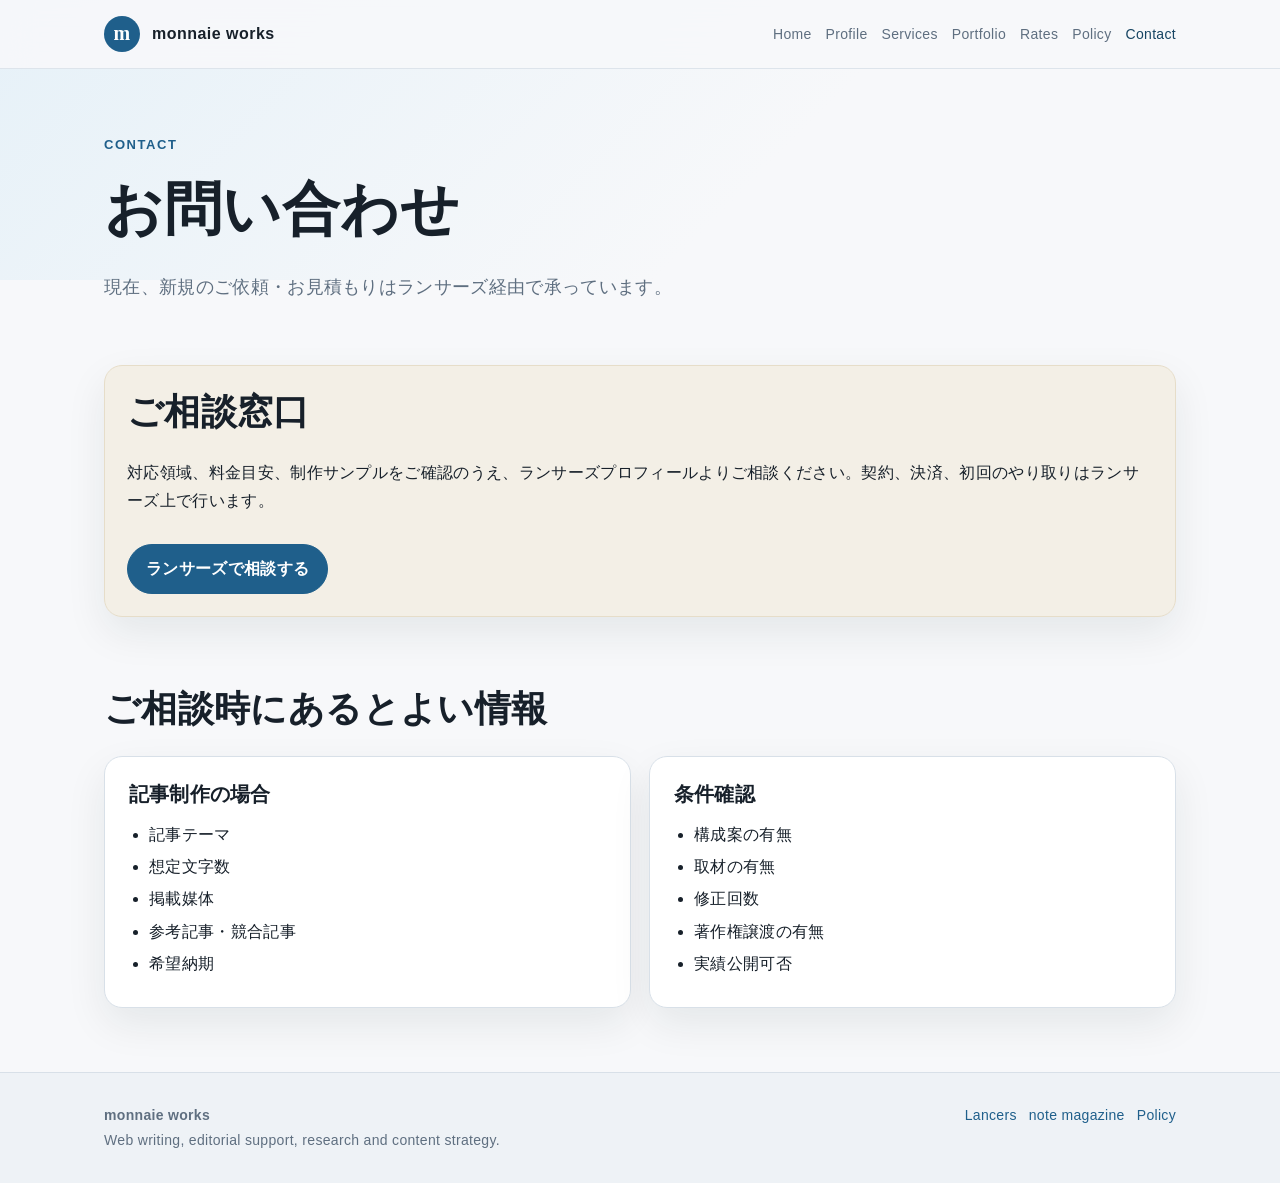
==== docs/contact.html @ bef77e96 "Add files via upload" ====
<!doctype html>
<html lang="ja">
<head>
  <meta charset="utf-8">
  <meta name="viewport" content="width=device-width, initial-scale=1">
  <title>Contact | monnaie works</title>
  <meta name="description" content="Web writing, editorial support, research and content strategy.">
  <meta property="og:title" content="Contact | monnaie works">
  <meta property="og:description" content="Web writing, editorial support, research and content strategy.">
  <meta property="og:type" content="website">
  <meta property="og:url" content="https://monnaie-works.github.io/contact.html">
  <link rel="icon" href="assets/favicon.svg" type="image/svg+xml">
  <link rel="stylesheet" href="assets/style.css">
</head>
<body>
<header class="site-header">
  <div class="header-inner">
    <a class="brand" href="index.html" aria-label="monnaie works home">
      <span class="brand-mark">m</span>
      <span>monnaie works</span>
    </a>
    <nav class="nav" aria-label="Primary navigation">
        <a href="index.html">Home</a>
        <a href="profile.html">Profile</a>
        <a href="services.html">Services</a>
        <a href="portfolio.html">Portfolio</a>
        <a href="rates.html">Rates</a>
        <a href="policy.html">Policy</a>
        <a class="active" href="contact.html">Contact</a>
    </nav>
  </div>
</header>

<main>
  <section class="page-hero">
    <p class="eyebrow">Contact</p>
    <h1>お問い合わせ</h1>
    <p class="lead">現在、新規のご依頼・お見積もりはランサーズ経由で承っています。</p>
  </section>

  <section class="section">
    <div class="note-box">
      <h2>ご相談窓口</h2>
      <p>対応領域、料金目安、制作サンプルをご確認のうえ、ランサーズプロフィールよりご相談ください。契約、決済、初回のやり取りはランサーズ上で行います。</p>
      <div class="cta-row">
        <a class="button" href="https://www.lancers.jp/profile/monnaie_works" target="_blank" rel="noopener noreferrer">ランサーズで相談する</a>
      </div>
    </div>
  </section>

  <section class="section">
    <h2>ご相談時にあるとよい情報</h2>
    <div class="grid two">
      <article class="card">
        <h3>記事制作の場合</h3>
        <ul>
          <li>記事テーマ</li>
          <li>想定文字数</li>
          <li>掲載媒体</li>
          <li>参考記事・競合記事</li>
          <li>希望納期</li>
        </ul>
      </article>
      <article class="card">
        <h3>条件確認</h3>
        <ul>
          <li>構成案の有無</li>
          <li>取材の有無</li>
          <li>修正回数</li>
          <li>著作権譲渡の有無</li>
          <li>実績公開可否</li>
        </ul>
      </article>
    </div>
  </section>
</main>

<footer class="site-footer">
  <div class="footer-inner">
    <div>
      <strong>monnaie works</strong><br>
      Web writing, editorial support, research and content strategy.
    </div>
    <div class="footer-links">
      <a href="https://www.lancers.jp/profile/monnaie_works" target="_blank" rel="noopener noreferrer">Lancers</a>
      <a href="https://note.com/philo_monnaie/m/m2eb912a5b10f" target="_blank" rel="noopener noreferrer">note magazine</a>
      <a href="policy.html">Policy</a>
    </div>
  </div>
</footer>
</body>
</html>
---- docs/assets/style.css ----
:root {
  --bg: #f7f8fa;
  --surface: #ffffff;
  --surface-soft: #eef2f6;
  --ink: #17202a;
  --muted: #5f6f80;
  --line: #d8e0e8;
  --accent: #1f5f8b;
  --accent-dark: #174563;
  --accent-soft: #e6f1f8;
  --note: #f3efe6;
  --shadow: 0 16px 40px rgba(17, 32, 44, 0.08);
  --radius: 18px;
  --radius-sm: 12px;
  --max: 1120px;
}

* {
  box-sizing: border-box;
}

html {
  scroll-behavior: smooth;
}

body {
  margin: 0;
  background: var(--bg);
  color: var(--ink);
  font-family: -apple-system, BlinkMacSystemFont, "Hiragino Sans", "Yu Gothic", "YuGothic", "Noto Sans JP", "Segoe UI", sans-serif;
  line-height: 1.78;
  letter-spacing: 0.02em;
}

body::before {
  content: "";
  position: fixed;
  inset: 0 0 auto 0;
  height: 280px;
  background: linear-gradient(135deg, #e6f1f8 0%, #f7f8fa 60%);
  z-index: -1;
}

a {
  color: var(--accent);
  text-decoration: none;
}

a:hover {
  color: var(--accent-dark);
  text-decoration: underline;
}

img,
svg {
  max-width: 100%;
}

.site-header {
  position: sticky;
  top: 0;
  z-index: 10;
  background: rgba(247, 248, 250, 0.92);
  backdrop-filter: blur(16px);
  border-bottom: 1px solid rgba(216, 224, 232, 0.8);
}

.header-inner {
  max-width: var(--max);
  margin: 0 auto;
  padding: 16px 24px;
  display: flex;
  align-items: center;
  justify-content: space-between;
  gap: 24px;
}

.brand {
  display: inline-flex;
  align-items: center;
  gap: 12px;
  color: var(--ink);
  font-weight: 700;
  letter-spacing: 0.03em;
}

.brand-mark {
  width: 36px;
  height: 36px;
  display: grid;
  place-items: center;
  border-radius: 50%;
  background: var(--accent);
  color: #fff;
  font-family: Georgia, serif;
  font-size: 20px;
}

.nav {
  display: flex;
  align-items: center;
  flex-wrap: wrap;
  gap: 14px;
  font-size: 14px;
}

.nav a {
  color: var(--muted);
}

.nav a.active,
.nav a:hover {
  color: var(--accent-dark);
  text-decoration: none;
}

.hero,
.page-hero,
.section,
.footer-inner {
  max-width: var(--max);
  margin: 0 auto;
  padding: 0 24px;
}

.hero {
  padding-top: 72px;
  padding-bottom: 58px;
  display: grid;
  grid-template-columns: minmax(0, 1.25fr) minmax(280px, 0.75fr);
  gap: 36px;
  align-items: center;
}

.page-hero {
  padding-top: 64px;
  padding-bottom: 28px;
}

.eyebrow {
  margin: 0 0 14px;
  color: var(--accent);
  font-weight: 700;
  font-size: 13px;
  letter-spacing: 0.12em;
  text-transform: uppercase;
}

h1,
h2,
h3,
h4 {
  line-height: 1.36;
  letter-spacing: 0.01em;
}

h1 {
  margin: 0;
  font-size: clamp(34px, 5vw, 58px);
}

h2 {
  margin: 0 0 22px;
  font-size: clamp(25px, 3vw, 36px);
}

h3 {
  margin: 0 0 12px;
  font-size: 20px;
}

h4 {
  margin: 0 0 8px;
  font-size: 17px;
}

.lead {
  margin: 22px 0 0;
  color: var(--muted);
  font-size: 18px;
}

.hero-card,
.card,
.article-card,
.note-box,
.profile-box,
.sample-outline,
.table-wrap {
  background: var(--surface);
  border: 1px solid var(--line);
  border-radius: var(--radius);
  box-shadow: var(--shadow);
}

.hero-card {
  padding: 28px;
}

.hero-card p {
  margin: 0 0 18px;
}

.cta-row {
  margin-top: 28px;
  display: flex;
  flex-wrap: wrap;
  gap: 12px;
}

.button {
  display: inline-flex;
  justify-content: center;
  align-items: center;
  gap: 8px;
  min-height: 44px;
  padding: 10px 18px;
  border-radius: 999px;
  border: 1px solid var(--accent);
  background: var(--accent);
  color: #fff;
  font-weight: 700;
  text-decoration: none;
}

.button:hover {
  color: #fff;
  background: var(--accent-dark);
  text-decoration: none;
}

.button.secondary {
  background: transparent;
  color: var(--accent);
}

.button.secondary:hover {
  background: var(--accent-soft);
  color: var(--accent-dark);
}

.section {
  padding-top: 34px;
  padding-bottom: 34px;
}

.grid {
  display: grid;
  grid-template-columns: repeat(3, minmax(0, 1fr));
  gap: 18px;
}

.grid.two {
  grid-template-columns: repeat(2, minmax(0, 1fr));
}

.card,
.article-card,
.profile-box,
.sample-outline {
  padding: 24px;
}

.card p,
.article-card p,
.profile-box p {
  margin: 0;
  color: var(--muted);
}

.card ul,
.profile-box ul,
.article-card ul,
.article-body ul,
.article-body ol {
  padding-left: 1.25em;
  margin: 10px 0 0;
}

.card li,
.profile-box li,
.article-card li,
.article-body li {
  margin: 4px 0;
}

.note-box {
  padding: 22px;
  background: var(--note);
  border-color: #e6ddc9;
}

.note-box p {
  margin: 0;
}

.table-wrap {
  overflow-x: auto;
  padding: 0;
}

table {
  width: 100%;
  border-collapse: collapse;
  min-width: 720px;
  background: var(--surface);
}

th,
td {
  padding: 15px 16px;
  border-bottom: 1px solid var(--line);
  text-align: left;
  vertical-align: top;
}

th {
  background: var(--surface-soft);
  color: var(--ink);
  font-size: 14px;
}

td {
  color: var(--muted);
}

.article-layout {
  max-width: 980px;
  margin: 0 auto;
  padding: 0 24px 54px;
  display: grid;
  grid-template-columns: minmax(0, 1fr) 250px;
  gap: 28px;
  align-items: start;
}

.article-body {
  background: var(--surface);
  border: 1px solid var(--line);
  border-radius: var(--radius);
  box-shadow: var(--shadow);
  padding: 34px;
}

.article-body p {
  color: #334252;
}

.article-body h2 {
  margin-top: 34px;
  padding-top: 8px;
  border-top: 1px solid var(--line);
  font-size: 26px;
}

.article-body h2:first-child {
  margin-top: 0;
  padding-top: 0;
  border-top: 0;
}

.sidebar {
  position: sticky;
  top: 92px;
  background: var(--surface);
  border: 1px solid var(--line);
  border-radius: var(--radius-sm);
  padding: 18px;
}

.sidebar p {
  margin: 0 0 10px;
  font-size: 13px;
  color: var(--muted);
}

.sidebar a {
  display: block;
  padding: 7px 0;
  font-size: 14px;
}

.badge-list {
  display: flex;
  flex-wrap: wrap;
  gap: 8px;
  margin-top: 16px;
}

.badge {
  display: inline-flex;
  align-items: center;
  padding: 6px 10px;
  border-radius: 999px;
  background: var(--accent-soft);
  color: var(--accent-dark);
  font-size: 13px;
  font-weight: 700;
}

.kicker {
  display: inline-block;
  padding: 4px 10px;
  border-radius: 999px;
  background: var(--surface-soft);
  color: var(--muted);
  font-size: 13px;
}

.site-footer {
  margin-top: 30px;
  border-top: 1px solid var(--line);
  background: #eef2f6;
}

.footer-inner {
  padding-top: 30px;
  padding-bottom: 30px;
  color: var(--muted);
  font-size: 14px;
  display: flex;
  justify-content: space-between;
  gap: 18px;
  flex-wrap: wrap;
}

.footer-links {
  display: flex;
  flex-wrap: wrap;
  gap: 12px;
}

.small {
  font-size: 13px;
  color: var(--muted);
}

.check-list {
  list-style: none;
  padding-left: 0 !important;
}

.check-list li {
  position: relative;
  padding-left: 28px;
}

.check-list li::before {
  content: "";
  position: absolute;
  left: 0;
  top: 0.55em;
  width: 13px;
  height: 13px;
  border-radius: 50%;
  background: var(--accent);
}

@media (max-width: 860px) {
  .header-inner {
    align-items: flex-start;
    flex-direction: column;
  }

  .hero,
  .grid,
  .grid.two,
  .article-layout {
    grid-template-columns: 1fr;
  }

  .hero {
    padding-top: 48px;
  }

  .sidebar {
    position: static;
  }
}

@media (max-width: 560px) {
  .hero,
  .page-hero,
  .section,
  .article-layout,
  .footer-inner {
    padding-left: 18px;
    padding-right: 18px;
  }

  .article-body {
    padding: 24px 18px;
  }

  .nav {
    gap: 10px;
  }

  .button {
    width: 100%;
  }
}
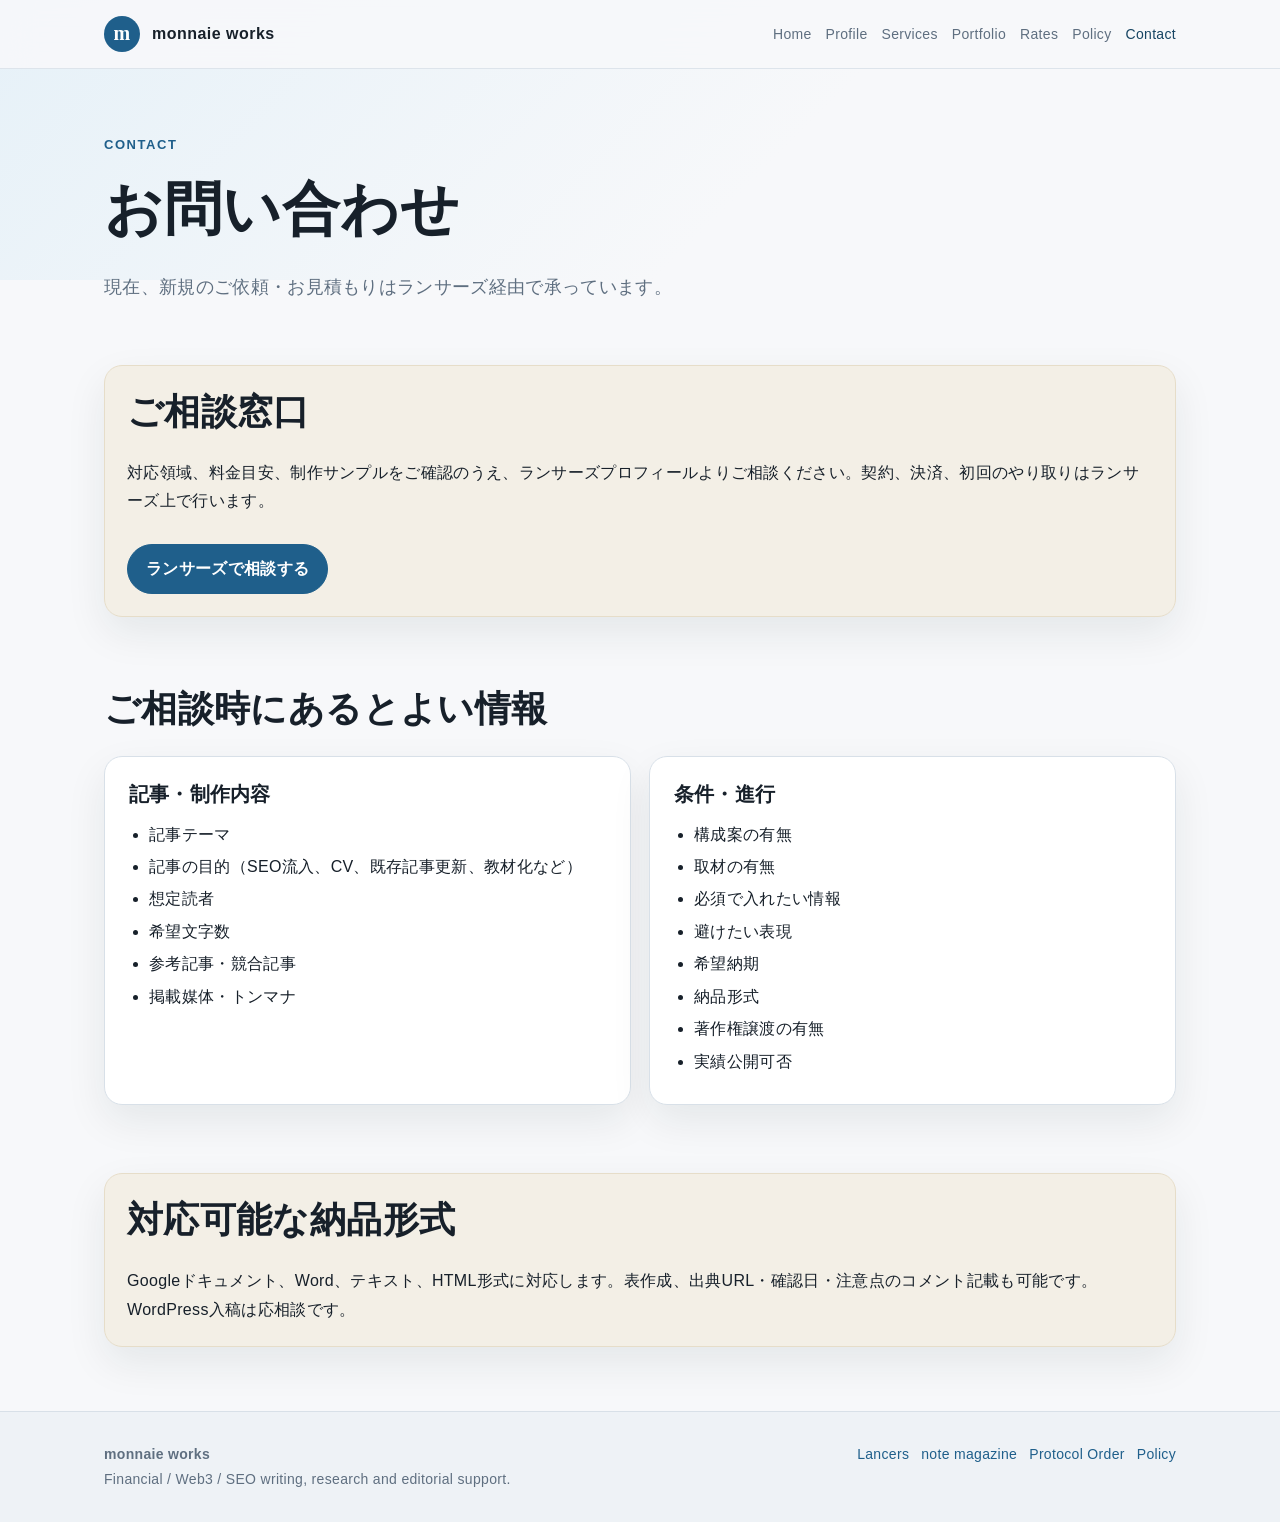
==== commit 8fe872f6: "Add files via upload" ====
--- a/docs/contact.html
+++ b/docs/contact.html
@@ -4,9 +4,9 @@
   <meta charset="utf-8">
   <meta name="viewport" content="width=device-width, initial-scale=1">
   <title>Contact | monnaie works</title>
-  <meta name="description" content="Web writing, editorial support, research and content strategy.">
+  <meta name="description" content="新規のご依頼・お見積もりはランサーズ経由で承っています。ご相談時に必要な情報をまとめています。">
   <meta property="og:title" content="Contact | monnaie works">
-  <meta property="og:description" content="Web writing, editorial support, research and content strategy.">
+  <meta property="og:description" content="新規のご依頼・お見積もりはランサーズ経由で承っています。ご相談時に必要な情報をまとめています。">
   <meta property="og:type" content="website">
   <meta property="og:url" content="https://monnaie-works.github.io/contact.html">
   <link rel="icon" href="assets/favicon.svg" type="image/svg+xml">
@@ -52,25 +52,36 @@
     <h2>ご相談時にあるとよい情報</h2>
     <div class="grid two">
       <article class="card">
-        <h3>記事制作の場合</h3>
+        <h3>記事・制作内容</h3>
         <ul>
           <li>記事テーマ</li>
-          <li>想定文字数</li>
-          <li>掲載媒体</li>
+          <li>記事の目的（SEO流入、CV、既存記事更新、教材化など）</li>
+          <li>想定読者</li>
+          <li>希望文字数</li>
           <li>参考記事・競合記事</li>
-          <li>希望納期</li>
+          <li>掲載媒体・トンマナ</li>
         </ul>
       </article>
       <article class="card">
-        <h3>条件確認</h3>
+        <h3>条件・進行</h3>
         <ul>
           <li>構成案の有無</li>
           <li>取材の有無</li>
-          <li>修正回数</li>
+          <li>必須で入れたい情報</li>
+          <li>避けたい表現</li>
+          <li>希望納期</li>
+          <li>納品形式</li>
           <li>著作権譲渡の有無</li>
           <li>実績公開可否</li>
         </ul>
       </article>
+    </div>
+  </section>
+
+  <section class="section">
+    <div class="note-box">
+      <h2>対応可能な納品形式</h2>
+      <p>Googleドキュメント、Word、テキスト、HTML形式に対応します。表作成、出典URL・確認日・注意点のコメント記載も可能です。WordPress入稿は応相談です。</p>
     </div>
   </section>
 </main>
@@ -79,11 +90,12 @@
   <div class="footer-inner">
     <div>
       <strong>monnaie works</strong><br>
-      Web writing, editorial support, research and content strategy.
+      Financial / Web3 / SEO writing, research and editorial support.
     </div>
     <div class="footer-links">
       <a href="https://www.lancers.jp/profile/monnaie_works" target="_blank" rel="noopener noreferrer">Lancers</a>
       <a href="https://note.com/philo_monnaie/m/m2eb912a5b10f" target="_blank" rel="noopener noreferrer">note magazine</a>
+      <a href="https://protocolorder.github.io/protocolorder-teaser/" target="_blank" rel="noopener noreferrer">Protocol Order</a>
       <a href="policy.html">Policy</a>
     </div>
   </div>
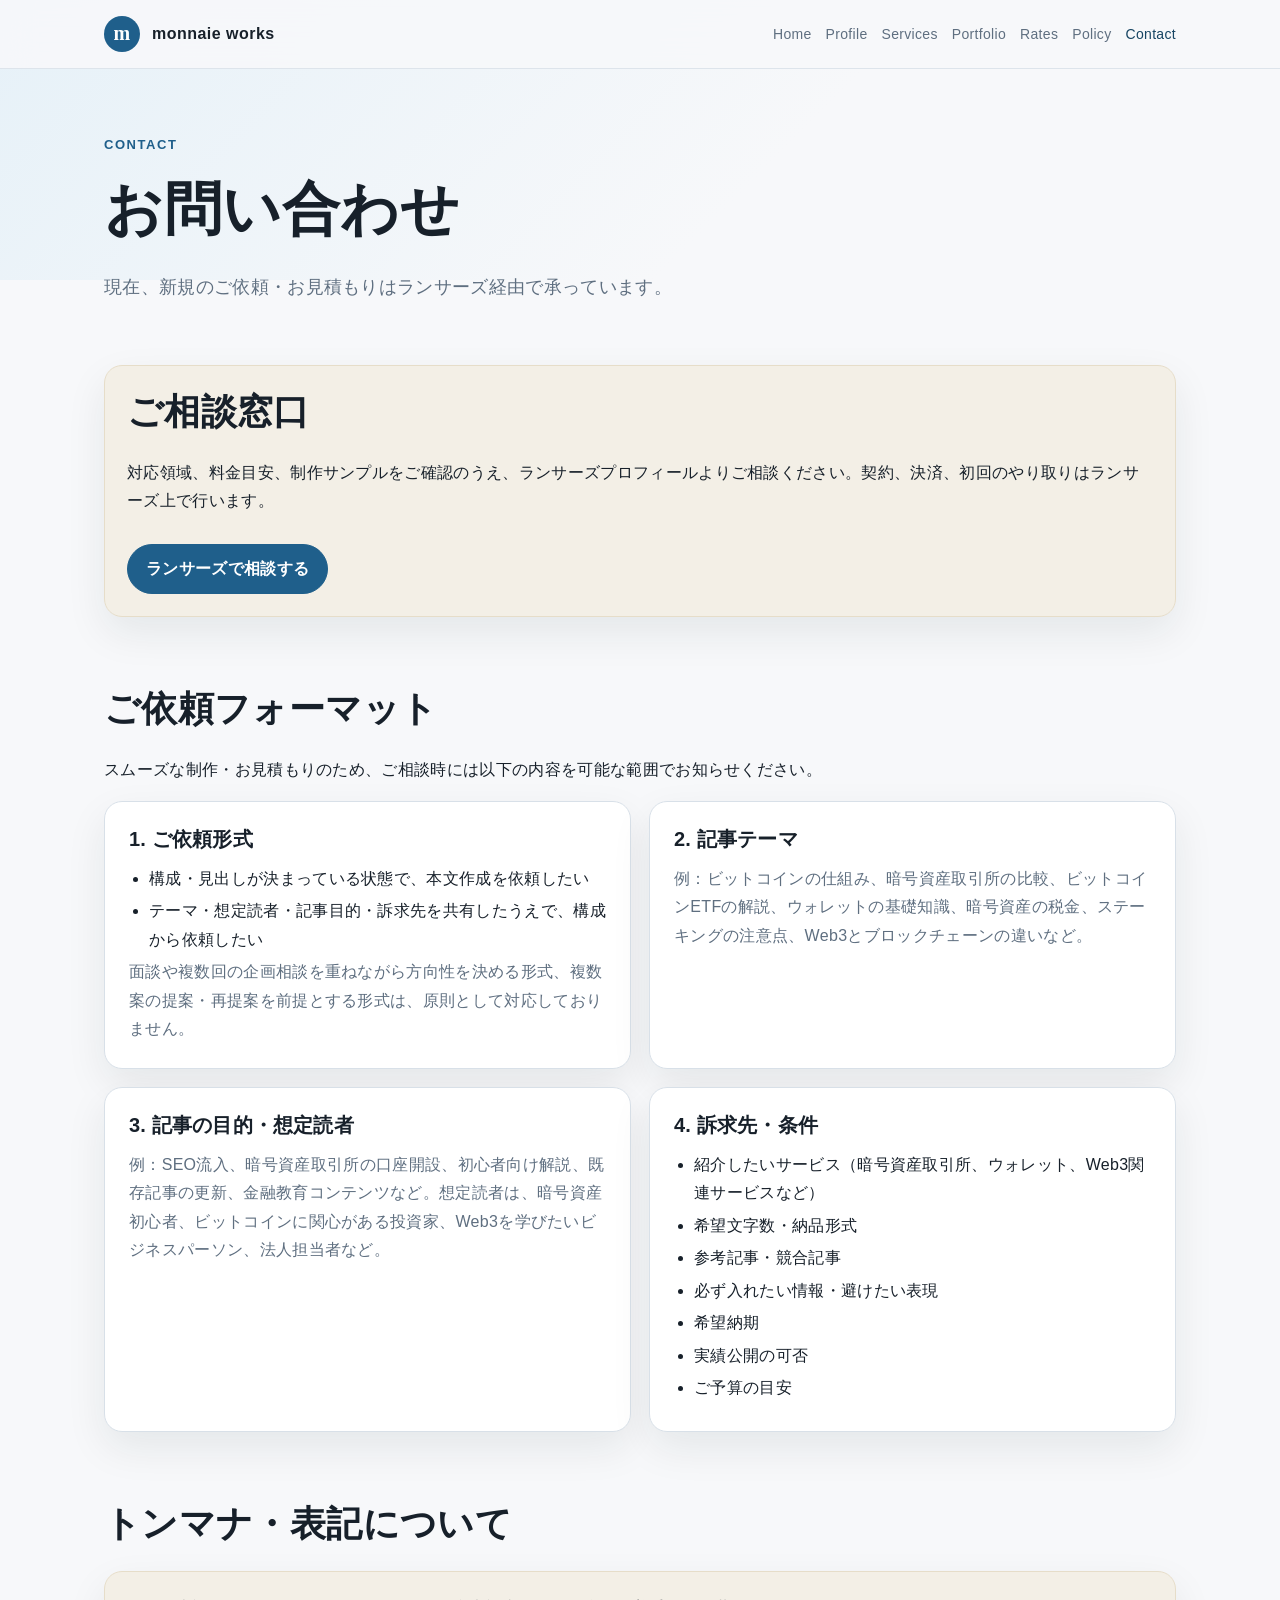
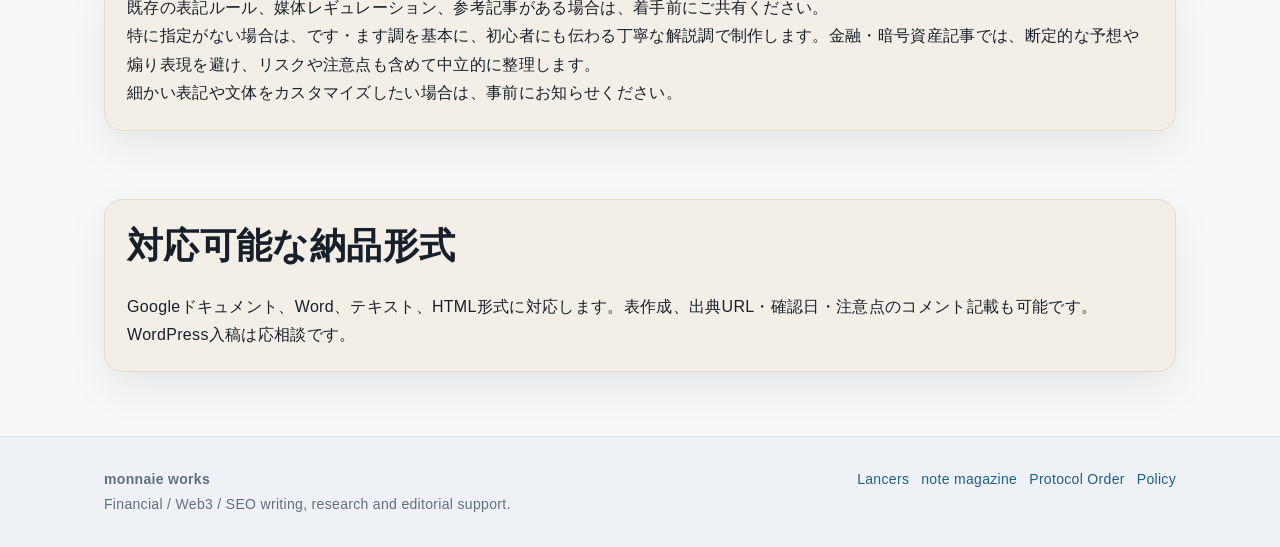
==== commit d5d61e01: "Add files via upload" ====
--- a/docs/contact.html
+++ b/docs/contact.html
@@ -4,9 +4,9 @@
   <meta charset="utf-8">
   <meta name="viewport" content="width=device-width, initial-scale=1">
   <title>Contact | monnaie works</title>
-  <meta name="description" content="新規のご依頼・お見積もりはランサーズ経由で承っています。ご相談時に必要な情報をまとめています。">
+  <meta name="description" content="新規のご依頼・お見積もりはランサーズ経由で承っています。ご依頼フォーマット、必要情報、トンマナ確認方針をまとめています。">
   <meta property="og:title" content="Contact | monnaie works">
-  <meta property="og:description" content="新規のご依頼・お見積もりはランサーズ経由で承っています。ご相談時に必要な情報をまとめています。">
+  <meta property="og:description" content="新規のご依頼・お見積もりはランサーズ経由で承っています。ご依頼フォーマット、必要情報、トンマナ確認方針をまとめています。">
   <meta property="og:type" content="website">
   <meta property="og:url" content="https://monnaie-works.github.io/contact.html">
   <link rel="icon" href="assets/favicon.svg" type="image/svg+xml">
@@ -49,32 +49,46 @@
   </section>
 
   <section class="section">
-    <h2>ご相談時にあるとよい情報</h2>
+    <h2>ご依頼フォーマット</h2>
+    <p>スムーズな制作・お見積もりのため、ご相談時には以下の内容を可能な範囲でお知らせください。</p>
     <div class="grid two">
       <article class="card">
-        <h3>記事・制作内容</h3>
+        <h3>1. ご依頼形式</h3>
         <ul>
-          <li>記事テーマ</li>
-          <li>記事の目的（SEO流入、CV、既存記事更新、教材化など）</li>
-          <li>想定読者</li>
-          <li>希望文字数</li>
+          <li>構成・見出しが決まっている状態で、本文作成を依頼したい</li>
+          <li>テーマ・想定読者・記事目的・訴求先を共有したうえで、構成から依頼したい</li>
+        </ul>
+        <p>面談や複数回の企画相談を重ねながら方向性を決める形式、複数案の提案・再提案を前提とする形式は、原則として対応しておりません。</p>
+      </article>
+      <article class="card">
+        <h3>2. 記事テーマ</h3>
+        <p>例：ビットコインの仕組み、暗号資産取引所の比較、ビットコインETFの解説、ウォレットの基礎知識、暗号資産の税金、ステーキングの注意点、Web3とブロックチェーンの違いなど。</p>
+      </article>
+      <article class="card">
+        <h3>3. 記事の目的・想定読者</h3>
+        <p>例：SEO流入、暗号資産取引所の口座開設、初心者向け解説、既存記事の更新、金融教育コンテンツなど。想定読者は、暗号資産初心者、ビットコインに関心がある投資家、Web3を学びたいビジネスパーソン、法人担当者など。</p>
+      </article>
+      <article class="card">
+        <h3>4. 訴求先・条件</h3>
+        <ul>
+          <li>紹介したいサービス（暗号資産取引所、ウォレット、Web3関連サービスなど）</li>
+          <li>希望文字数・納品形式</li>
           <li>参考記事・競合記事</li>
-          <li>掲載媒体・トンマナ</li>
+          <li>必ず入れたい情報・避けたい表現</li>
+          <li>希望納期</li>
+          <li>実績公開の可否</li>
+          <li>ご予算の目安</li>
         </ul>
       </article>
-      <article class="card">
-        <h3>条件・進行</h3>
-        <ul>
-          <li>構成案の有無</li>
-          <li>取材の有無</li>
-          <li>必須で入れたい情報</li>
-          <li>避けたい表現</li>
-          <li>希望納期</li>
-          <li>納品形式</li>
-          <li>著作権譲渡の有無</li>
-          <li>実績公開可否</li>
-        </ul>
-      </article>
+    </div>
+  </section>
+
+  <section class="section">
+    <h2>トンマナ・表記について</h2>
+    <div class="note-box">
+      <p>既存の表記ルール、媒体レギュレーション、参考記事がある場合は、着手前にご共有ください。</p>
+      <p>特に指定がない場合は、です・ます調を基本に、初心者にも伝わる丁寧な解説調で制作します。金融・暗号資産記事では、断定的な予想や煽り表現を避け、リスクや注意点も含めて中立的に整理します。</p>
+      <p>細かい表記や文体をカスタマイズしたい場合は、事前にお知らせください。</p>
     </div>
   </section>
 
